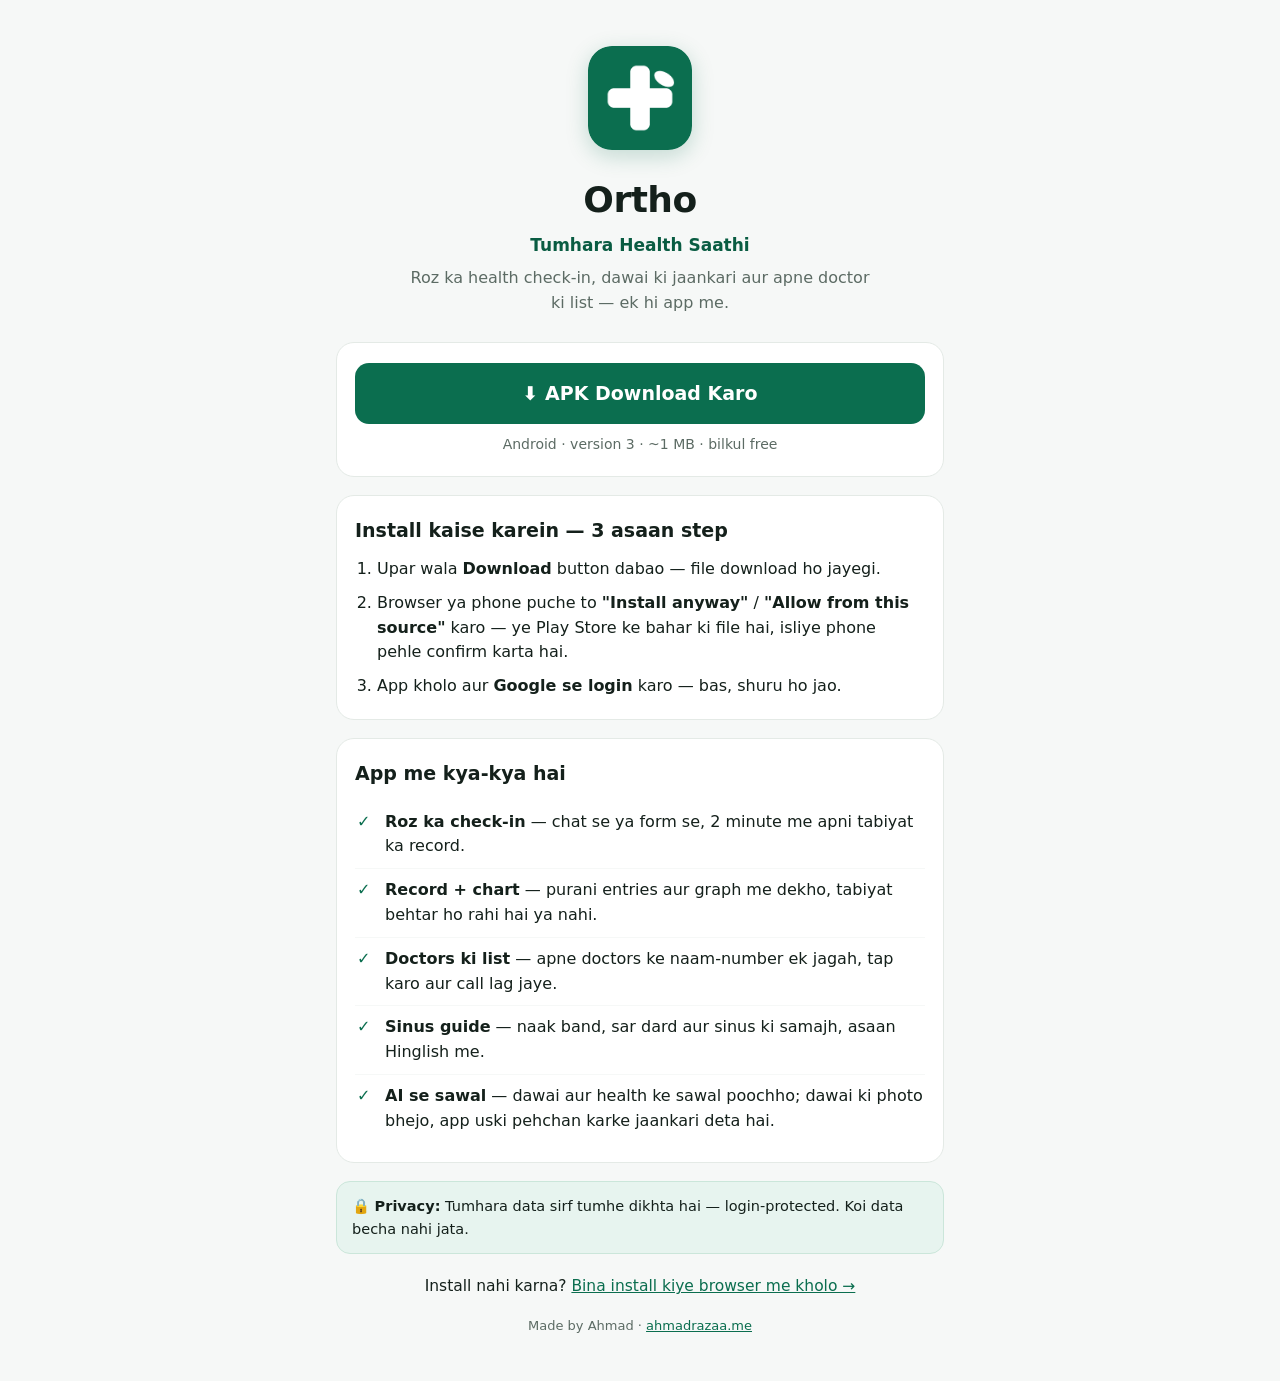
==== download.html @ c8d10127 "Add APK download landing page" ====
<!DOCTYPE html>
<html lang="hi">
<head>
<meta charset="UTF-8">
<meta name="viewport" content="width=device-width, initial-scale=1.0">
<title>Ortho — App Download Karo</title>
<meta name="description" content="Ortho — tumhara health saathi. Roz ka health check-in, dawai ki jaankari aur apne doctors ki list, ek hi app me. Android app bilkul free download karo.">
<meta property="og:title" content="Ortho — Tumhara Health Saathi">
<meta property="og:description" content="Roz ka health check-in, dawai ki jaankari aur apne doctors ki list — ek hi app me. Android app free download karo.">
<meta property="og:image" content="https://orthodoctorr.vercel.app/icons/icon-512.png">
<meta property="og:type" content="website">
<meta property="og:url" content="https://orthodoctorr.vercel.app/download.html">
<meta name="theme-color" content="#0B6E4F">
<link rel="icon" type="image/png" href="icons/icon-192.png">
<style>
  :root{
    --teal:#0B6E4F; --teal-dark:#095C42; --teal-soft:#E7F4EF;
    --ink:#14201B; --muted:#5C6B64; --line:#E4EAE6;
    --bg:#FFFFFF; --soft:#F6F8F7; --radius:18px;
  }
  *{box-sizing:border-box; -webkit-tap-highlight-color:transparent}
  body{margin:0; font-family:system-ui,-apple-system,"Segoe UI",Roboto,"Noto Sans",sans-serif;
    color:var(--ink); background:var(--soft); font-size:16px; line-height:1.55}
  a{color:var(--teal)}
  main{max-width:640px; margin:0 auto; padding:28px 16px 40px}
  .hero{text-align:center; padding:18px 0 8px}
  .hero img{width:104px; height:104px; border-radius:24px; box-shadow:0 6px 22px rgba(11,110,79,.22)}
  .hero h1{font-size:36px; margin:14px 0 4px; letter-spacing:-.5px}
  .hero .tag{font-weight:700; color:var(--teal-dark); margin:0 0 8px; font-size:17px}
  .hero .promise{color:var(--muted); margin:0 auto; max-width:460px}
  .card{background:#fff; border:1px solid var(--line); border-radius:var(--radius); padding:20px 18px; margin:18px 0}
  .card h2{font-size:19px; margin:0 0 12px}
  .btn-download{display:block; text-align:center; padding:16px 18px; border-radius:14px;
    background:var(--teal); color:#fff; font-weight:800; font-size:19px; text-decoration:none}
  .btn-download:active{background:var(--teal-dark)}
  .dl-meta{text-align:center; color:var(--muted); font-size:14px; margin:10px 0 0}
  .steps{margin:0; padding-left:22px}
  .steps li{margin-bottom:9px}
  .steps li:last-child{margin-bottom:0}
  .features{list-style:none; margin:0; padding:0}
  .features li{padding:9px 0 9px 30px; position:relative; border-bottom:1px solid var(--soft)}
  .features li:last-child{border-bottom:none}
  .features li::before{content:"✓"; position:absolute; left:2px; top:9px; color:var(--teal); font-weight:800}
  .privacy{background:var(--teal-soft); border:1px solid #CBE6DA; border-radius:14px; padding:13px 15px; font-size:14.5px; margin:18px 0}
  .web-link{text-align:center; margin:20px 0 4px; font-size:15.5px}
  footer{text-align:center; color:var(--muted); font-size:13px; padding:14px 0 4px}
</style>
</head>
<body>
<main>
  <section class="hero">
    <img src="icons/icon-512.png" alt="Ortho app icon" width="104" height="104">
    <h1>Ortho</h1>
    <p class="tag">Tumhara Health Saathi</p>
    <p class="promise">Roz ka health check-in, dawai ki jaankari aur apne doctor ki list — ek hi app me.</p>
  </section>

  <section class="card">
    <a class="btn-download" href="ortho-app.apk" download>⬇️ APK Download Karo</a>
    <p class="dl-meta">Android · version 3 · ~1 MB · bilkul free</p>
  </section>

  <section class="card">
    <h2>Install kaise karein — 3 asaan step</h2>
    <ol class="steps">
      <li>Upar wala <strong>Download</strong> button dabao — file download ho jayegi.</li>
      <li>Browser ya phone puche to <strong>"Install anyway"</strong> / <strong>"Allow from this source"</strong> karo — ye Play Store ke bahar ki file hai, isliye phone pehle confirm karta hai.</li>
      <li>App kholo aur <strong>Google se login</strong> karo — bas, shuru ho jao.</li>
    </ol>
  </section>

  <section class="card">
    <h2>App me kya-kya hai</h2>
    <ul class="features">
      <li><strong>Roz ka check-in</strong> — chat se ya form se, 2 minute me apni tabiyat ka record.</li>
      <li><strong>Record + chart</strong> — purani entries aur graph me dekho, tabiyat behtar ho rahi hai ya nahi.</li>
      <li><strong>Doctors ki list</strong> — apne doctors ke naam-number ek jagah, tap karo aur call lag jaye.</li>
      <li><strong>Sinus guide</strong> — naak band, sar dard aur sinus ki samajh, asaan Hinglish me.</li>
      <li><strong>AI se sawal</strong> — dawai aur health ke sawal poochho; dawai ki photo bhejo, app uski pehchan karke jaankari deta hai.</li>
    </ul>
  </section>

  <div class="privacy">🔒 <strong>Privacy:</strong> Tumhara data sirf tumhe dikhta hai — login-protected. Koi data becha nahi jata.</div>

  <p class="web-link">Install nahi karna? <a href="https://orthodoctorr.vercel.app">Bina install kiye browser me kholo →</a></p>

  <footer>Made by Ahmad · <a href="https://ahmadrazaa.me">ahmadrazaa.me</a></footer>
</main>
</body>
</html>
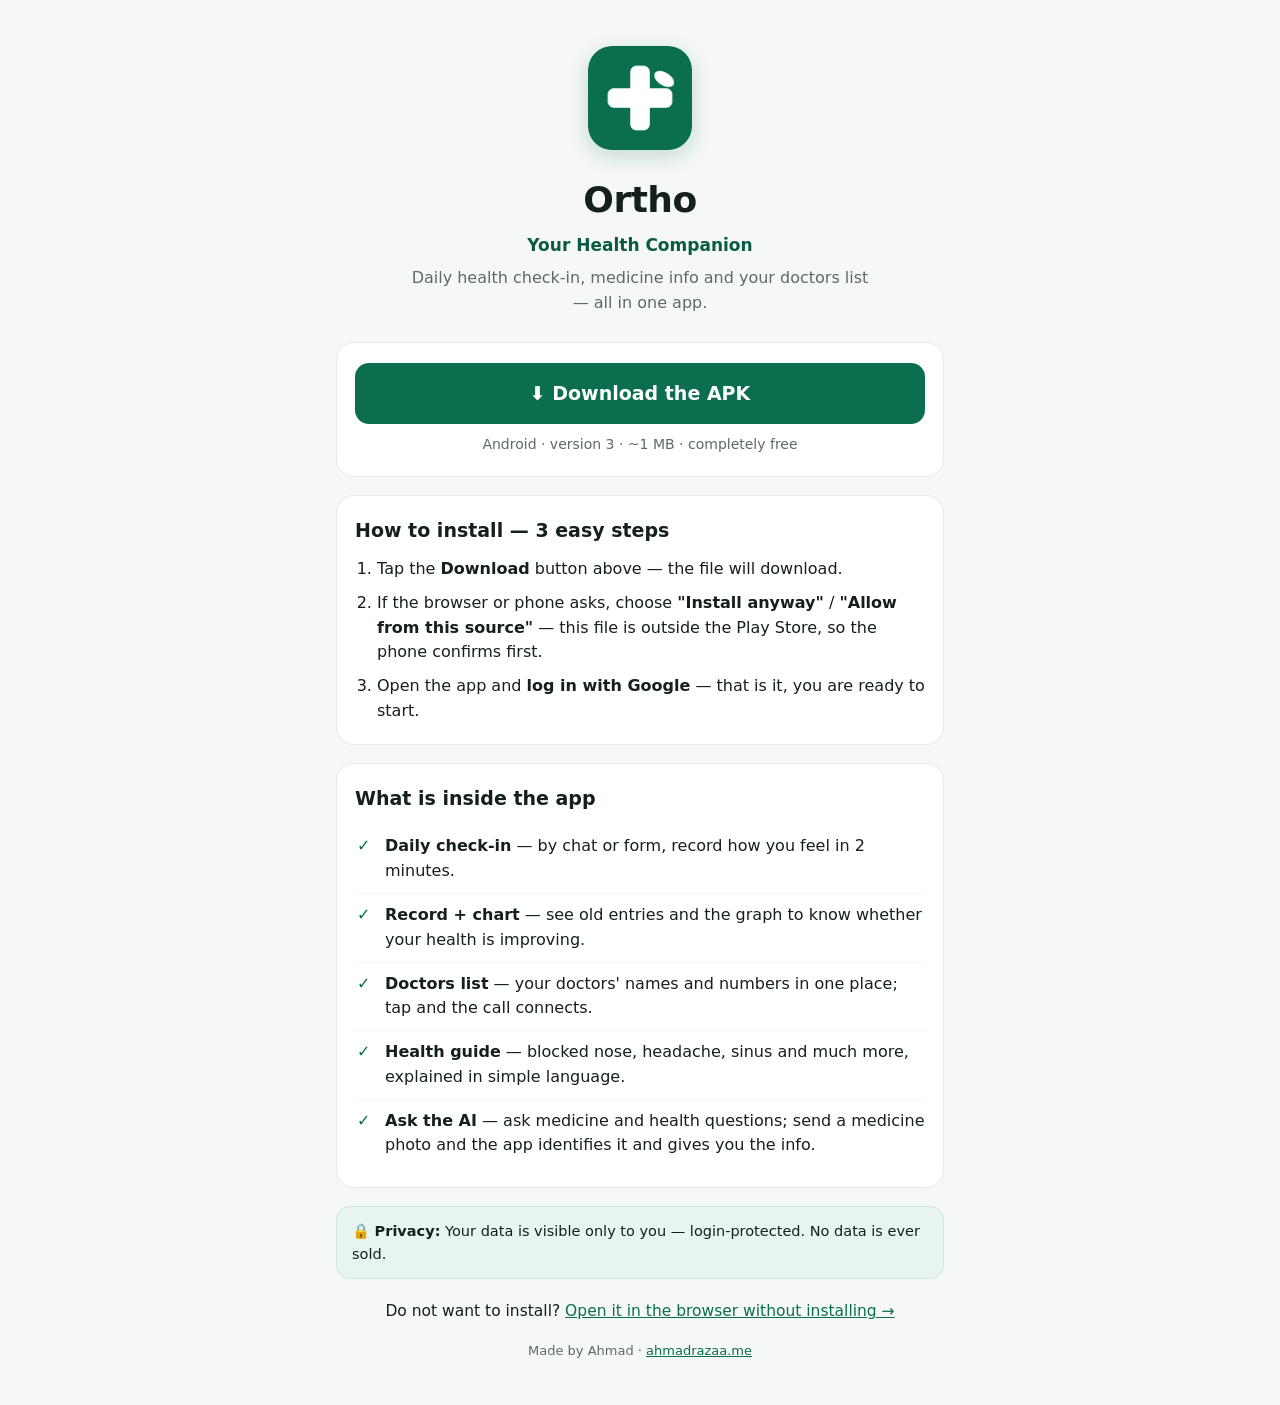
==== commit b02b9859: "Ortho v21: full English UI + language-mirror AI brain (English in, English out)" ====
--- a/download.html
+++ b/download.html
@@ -1,12 +1,12 @@
 <!DOCTYPE html>
-<html lang="hi">
+<html lang="en">
 <head>
 <meta charset="UTF-8">
 <meta name="viewport" content="width=device-width, initial-scale=1.0">
-<title>Ortho — App Download Karo</title>
-<meta name="description" content="Ortho — tumhara health saathi. Roz ka health check-in, dawai ki jaankari aur apne doctors ki list, ek hi app me. Android app bilkul free download karo.">
-<meta property="og:title" content="Ortho — Tumhara Health Saathi">
-<meta property="og:description" content="Roz ka health check-in, dawai ki jaankari aur apne doctors ki list — ek hi app me. Android app free download karo.">
+<title>Ortho — Download the App</title>
+<meta name="description" content="Ortho — your health companion. Daily health check-in, medicine info and your doctors list, all in one app. Download the Android app completely free.">
+<meta property="og:title" content="Ortho — Your Health Companion">
+<meta property="og:description" content="Daily health check-in, medicine info and your doctors list — all in one app. Download the Android app free.">
 <meta property="og:image" content="https://orthodoctorr.vercel.app/icons/icon-512.png">
 <meta property="og:type" content="website">
 <meta property="og:url" content="https://orthodoctorr.vercel.app/download.html">
@@ -51,38 +51,38 @@
   <section class="hero">
     <img src="icons/icon-512.png" alt="Ortho app icon" width="104" height="104">
     <h1>Ortho</h1>
-    <p class="tag">Tumhara Health Saathi</p>
-    <p class="promise">Roz ka health check-in, dawai ki jaankari aur apne doctor ki list — ek hi app me.</p>
+    <p class="tag">Your Health Companion</p>
+    <p class="promise">Daily health check-in, medicine info and your doctors list — all in one app.</p>
   </section>
 
   <section class="card">
-    <a class="btn-download" href="ortho-app.apk" download>⬇️ APK Download Karo</a>
-    <p class="dl-meta">Android · version 3 · ~1 MB · bilkul free</p>
+    <a class="btn-download" href="ortho-app.apk" download>⬇️ Download the APK</a>
+    <p class="dl-meta">Android · version 3 · ~1 MB · completely free</p>
   </section>
 
   <section class="card">
-    <h2>Install kaise karein — 3 asaan step</h2>
+    <h2>How to install — 3 easy steps</h2>
     <ol class="steps">
-      <li>Upar wala <strong>Download</strong> button dabao — file download ho jayegi.</li>
-      <li>Browser ya phone puche to <strong>"Install anyway"</strong> / <strong>"Allow from this source"</strong> karo — ye Play Store ke bahar ki file hai, isliye phone pehle confirm karta hai.</li>
-      <li>App kholo aur <strong>Google se login</strong> karo — bas, shuru ho jao.</li>
+      <li>Tap the <strong>Download</strong> button above — the file will download.</li>
+      <li>If the browser or phone asks, choose <strong>"Install anyway"</strong> / <strong>"Allow from this source"</strong> — this file is outside the Play Store, so the phone confirms first.</li>
+      <li>Open the app and <strong>log in with Google</strong> — that is it, you are ready to start.</li>
     </ol>
   </section>
 
   <section class="card">
-    <h2>App me kya-kya hai</h2>
+    <h2>What is inside the app</h2>
     <ul class="features">
-      <li><strong>Roz ka check-in</strong> — chat se ya form se, 2 minute me apni tabiyat ka record.</li>
-      <li><strong>Record + chart</strong> — purani entries aur graph me dekho, tabiyat behtar ho rahi hai ya nahi.</li>
-      <li><strong>Doctors ki list</strong> — apne doctors ke naam-number ek jagah, tap karo aur call lag jaye.</li>
-      <li><strong>Sinus guide</strong> — naak band, sar dard aur sinus ki samajh, asaan Hinglish me.</li>
-      <li><strong>AI se sawal</strong> — dawai aur health ke sawal poochho; dawai ki photo bhejo, app uski pehchan karke jaankari deta hai.</li>
+      <li><strong>Daily check-in</strong> — by chat or form, record how you feel in 2 minutes.</li>
+      <li><strong>Record + chart</strong> — see old entries and the graph to know whether your health is improving.</li>
+      <li><strong>Doctors list</strong> — your doctors' names and numbers in one place; tap and the call connects.</li>
+      <li><strong>Health guide</strong> — blocked nose, headache, sinus and much more, explained in simple language.</li>
+      <li><strong>Ask the AI</strong> — ask medicine and health questions; send a medicine photo and the app identifies it and gives you the info.</li>
     </ul>
   </section>
 
-  <div class="privacy">🔒 <strong>Privacy:</strong> Tumhara data sirf tumhe dikhta hai — login-protected. Koi data becha nahi jata.</div>
+  <div class="privacy">🔒 <strong>Privacy:</strong> Your data is visible only to you — login-protected. No data is ever sold.</div>
 
-  <p class="web-link">Install nahi karna? <a href="https://orthodoctorr.vercel.app">Bina install kiye browser me kholo →</a></p>
+  <p class="web-link">Do not want to install? <a href="https://orthodoctorr.vercel.app">Open it in the browser without installing →</a></p>
 
   <footer>Made by Ahmad · <a href="https://ahmadrazaa.me">ahmadrazaa.me</a></footer>
 </main>
